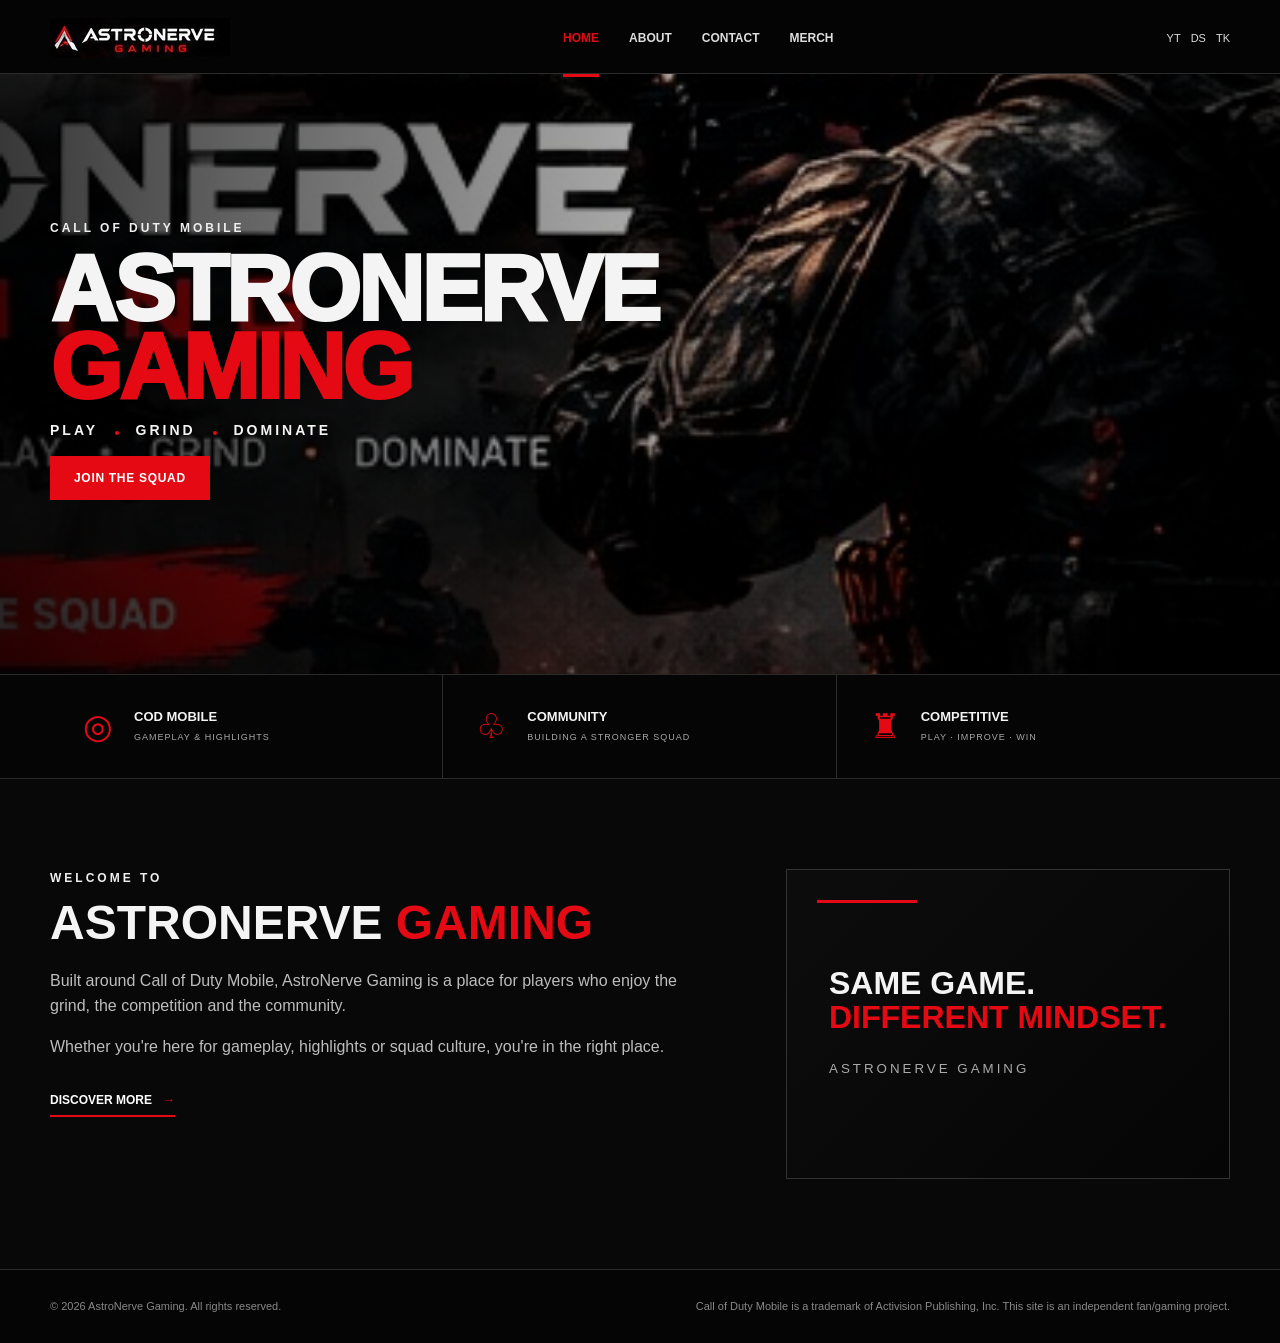
==== index.html @ e809cbe3 "Webfiles HTML, CSS, Javascript" ====
<!DOCTYPE html>
<html lang="en">
<head>
  <meta charset="UTF-8" />
  <meta name="viewport" content="width=device-width, initial-scale=1.0" />
  <meta name="description" content="AstroNerve Gaming — Call of Duty Mobile gaming, community and merch." />
  <title>AstroNerve Gaming | Home</title>
  <link rel="stylesheet" href="css/style.css" />
</head>
<body>
  <div id="site-header"></div>
  <main>
    <section class="hero hero-home">
      <div class="hero-bg"></div>
      <div class="hero-overlay"></div>
      <div class="hero-content container">
        <p class="eyebrow">CALL OF DUTY MOBILE</p>
        <h1>ASTRONERVE<br><span>GAMING</span></h1>
        <p class="hero-tagline">PLAY <i></i> GRIND <i></i> DOMINATE</p>
        <a class="btn btn-red" href="contact.html">JOIN THE SQUAD</a>
      </div>
    </section>

    <section class="feature-strip">
      <div class="container feature-grid">
        <article><div class="feature-icon">◎</div><div><h3>COD MOBILE</h3><p>GAMEPLAY &amp; HIGHLIGHTS</p></div></article>
        <article><div class="feature-icon">♧</div><div><h3>COMMUNITY</h3><p>BUILDING A STRONGER SQUAD</p></div></article>
        <article><div class="feature-icon">♜</div><div><h3>COMPETITIVE</h3><p>PLAY · IMPROVE · WIN</p></div></article>
      </div>
    </section>

    <section class="intro-section container">
      <div>
        <p class="section-kicker">WELCOME TO</p>
        <h2>ASTRONERVE <span>GAMING</span></h2>
        <p>Built around Call of Duty Mobile, AstroNerve Gaming is a place for players who enjoy the grind, the competition and the community.</p>
        <p>Whether you're here for gameplay, highlights or squad culture, you're in the right place.</p>
        <a class="text-link" href="about.html">DISCOVER MORE <span>→</span></a>
      </div>
      <div class="intro-card">
        <div class="card-line"></div>
        <strong>SAME GAME.<br><span>DIFFERENT MINDSET.</span></strong>
        <small>ASTRONERVE GAMING</small>
      </div>
    </section>
  </main>
  <div id="site-footer"></div>
  <script src="js/site.js"></script>
</body>
</html>
---- css/style.css ----
:root{--black:#080808;--black2:#101010;--white:#f4f4f4;--grey:#a8a8a8;--line:#303030;--red:#e50914;--red2:#ff2028;--max:1180px}*{box-sizing:border-box}html{scroll-behavior:smooth}body{margin:0;background:var(--black);color:var(--white);font-family:Arial,Helvetica,sans-serif;line-height:1.55}a{color:inherit;text-decoration:none}button,input,textarea{font:inherit}.container{width:min(var(--max),calc(100% - 48px));margin:auto}.site-header{height:74px;background:rgba(5,5,5,.96);border-bottom:1px solid #2b2b2b;display:flex;align-items:center;position:sticky;top:0;z-index:20}.header-inner{width:min(var(--max),calc(100% - 48px));margin:auto;display:flex;align-items:center;justify-content:space-between;gap:30px}.brand{display:flex;align-items:center}.brand-logo{width:180px;height:40px;object-fit:contain;display:block}.nav{display:flex;align-items:center;gap:30px;font-size:12px;font-weight:800}.nav a{position:relative;padding:29px 0;color:#ddd}.nav a:hover,.nav a.active{color:var(--red)}.nav a.active:after{content:'';position:absolute;height:3px;background:var(--red);left:0;right:0;bottom:0}.social-mini{display:flex;gap:10px;font-size:11px;color:#ddd}.hero{min-height:600px;position:relative;overflow:hidden}.hero-bg,.banner-bg{position:absolute;inset:0;background-size:cover;background-position:center}.hero-home .hero-bg{background-image:url('../assets/images/home-bg.jpg');background-position:center right}.hero-overlay,.banner-overlay{position:absolute;inset:0;background:linear-gradient(90deg,rgba(0,0,0,.78),rgba(0,0,0,.2) 65%,rgba(0,0,0,.7)),linear-gradient(0deg,rgba(0,0,0,.35),transparent 45%)}.hero-content{position:relative;z-index:2;padding-top:145px}.eyebrow,.section-kicker{font-size:12px;letter-spacing:3px;font-weight:900;margin:0 0 12px;color:#eee}.hero h1{font-size:clamp(46px,8vw,92px);line-height:.85;letter-spacing:-3px;margin:0;font-weight:1000}.hero h1 span,h2 span,.contact-side h2 span{color:var(--red)}.hero-tagline{font-weight:800;letter-spacing:3px;font-size:14px}.hero-tagline i{display:inline-block;width:4px;height:4px;background:var(--red);margin:0 10px;border-radius:50%}.btn{border:0;padding:13px 24px;display:inline-flex;align-items:center;justify-content:center;font-weight:900;font-size:12px;letter-spacing:.7px;cursor:pointer;transition:.2s}.btn-red{background:var(--red);color:#fff}.btn-red:hover{background:var(--red2);transform:translateY(-1px)}.feature-strip{background:#050505;border-top:1px solid #2a2a2a;border-bottom:1px solid #2a2a2a}.feature-grid{display:grid;grid-template-columns:repeat(3,1fr)}.feature-grid article{display:flex;align-items:center;gap:16px;padding:25px 28px;border-right:1px solid #2c2c2c}.feature-grid article:last-child{border-right:0}.feature-icon{font-size:34px;color:var(--red);width:40px;text-align:center}.feature-grid h3{font-size:13px;margin:0}.feature-grid p{font-size:9px;letter-spacing:1px;color:var(--grey);margin:4px 0 0}.intro-section{display:grid;grid-template-columns:1.2fr .8fr;gap:70px;padding-top:90px;padding-bottom:90px}.intro-section h2,.about-main h2,.contact-main h2{font-size:clamp(30px,4vw,48px);line-height:1;margin:0 0 22px}.intro-section p:not(.section-kicker),.about-main p,.contact-main p{color:#bdbdbd;max-width:650px}.intro-card{min-height:310px;background:#050505;border:1px solid #333;position:relative;padding:65px 42px;display:flex;flex-direction:column;justify-content:center;background-image:linear-gradient(135deg,rgba(255,255,255,.03),transparent)}.card-line{position:absolute;top:30px;left:30px;width:100px;height:3px;background:var(--red)}.intro-card strong{font-size:32px;line-height:1.05}.intro-card strong span{color:var(--red)}.intro-card small{margin-top:25px;letter-spacing:3px;color:#aaa}.text-link{display:inline-block;margin-top:15px;color:#fff;font-size:12px;font-weight:900;border-bottom:2px solid var(--red);padding-bottom:6px}.text-link span{color:var(--red);margin-left:8px}.page-banner{height:300px;position:relative;overflow:hidden}.banner-about .banner-bg{background-image:url('../assets/images/about-bg.jpg');background-position:center}.banner-contact .banner-bg{background-image:url('../assets/images/contact-bg.jpg');background-position:center}.banner-merch .banner-bg{background-image:url('../assets/images/merch-bg.jpg');background-position:center}.banner-content{position:relative;z-index:2;padding-top:105px}.banner-content h1{font-size:64px;line-height:1;margin:0;letter-spacing:-2px}.split-layout{display:grid;grid-template-columns:1.2fr .8fr;gap:70px;padding-top:80px;padding-bottom:90px}.value-grid{display:grid;grid-template-columns:repeat(3,1fr);gap:20px;margin-top:45px}.value-grid div{border-top:2px solid var(--red);padding-top:15px}.value-grid b{color:var(--red);font-size:12px}.value-grid h3{font-size:13px;margin:10px 0 4px}.value-grid p{font-size:12px;margin:0}.about-card img{width:100%;display:block;border:1px solid #333}.contact-main{display:grid;grid-template-columns:1fr 1fr;gap:70px;padding-top:80px;padding-bottom:90px}.contact-form-wrap h2{margin-bottom:10px}.contact-form-wrap form{margin-top:28px}.contact-form-wrap label{display:block;font-size:11px;font-weight:800;letter-spacing:.5px;margin-bottom:14px}.contact-form-wrap input,.contact-form-wrap textarea{width:100%;margin-top:7px;background:#0e0e0e;border:1px solid #3a3a3a;color:#fff;padding:13px 14px;outline:0}.contact-form-wrap input:focus,.contact-form-wrap textarea:focus{border-color:var(--red)}.contact-form-wrap textarea{resize:vertical}.form-status{font-size:12px!important;color:#8ee08e!important}.contact-side{border-left:1px solid #333;padding-left:50px;min-height:430px}.social-row{display:flex;gap:10px;margin:25px 0 55px}.social-row a{width:42px;height:42px;border:1px solid #555;display:grid;place-items:center;font-size:11px;font-weight:900}.social-row a:hover{background:var(--red);border-color:var(--red)}.cod-lockup{font-size:30px;font-weight:900;line-height:.85}.cod-lockup strong{font-size:48px}.cod-lockup small{display:block;font-size:10px;letter-spacing:2px;color:#aaa;margin-top:15px}.merch-main{padding-top:55px;padding-bottom:80px}.product-grid{display:grid;grid-template-columns:repeat(4,1fr);gap:16px}.product-card{background:#0e0e0e;border:1px solid #303030}.product-card img{width:100%;aspect-ratio:1/1;object-fit:cover;display:block}.product-info{padding:14px}.product-info h3{font-size:12px;margin:0 0 3px}.product-info strong{display:block;font-size:17px;margin-bottom:13px}.product-info .btn{width:100%;font-size:10px;padding:11px 8px}.merch-footer{margin-top:20px;border:1px solid #2e2e2e;background:linear-gradient(90deg,#080808,#1b0808,#080808);min-height:62px;display:flex;align-items:center;justify-content:space-between;padding:0 28px;letter-spacing:3px;font-size:12px}.merch-footer strong{color:var(--red)}.site-footer{background:#050505;border-top:1px solid #2c2c2c;padding:28px 0;color:#888;font-size:11px}.footer-inner{display:flex;justify-content:space-between;gap:20px}.cart-count{color:var(--red);font-weight:900}.mobile-toggle{display:none;background:none;border:0;color:#fff;font-size:25px}@media(max-width:850px){.nav{display:none}.mobile-toggle{display:block}.site-header.open .nav{display:flex;position:absolute;top:74px;left:0;right:0;background:#080808;border-bottom:1px solid #333;flex-direction:column;gap:0;padding:10px 24px}.site-header.open .nav a{padding:14px 0;width:100%}.site-header.open .nav a.active:after{bottom:6px}.social-mini{display:none}.feature-grid,.intro-section,.split-layout,.contact-main{grid-template-columns:1fr}.feature-grid article{border-right:0;border-bottom:1px solid #2c2c2c}.feature-grid article:last-child{border-bottom:0}.intro-card{min-height:260px}.value-grid{grid-template-columns:1fr}.contact-side{border-left:0;border-top:1px solid #333;padding-left:0;padding-top:40px}.product-grid{grid-template-columns:repeat(2,1fr)}.merch-footer{flex-direction:column;gap:8px;justify-content:center;padding:18px}.hero{min-height:530px}.hero-content{padding-top:130px}}@media(max-width:520px){.container,.header-inner{width:min(100% - 30px,1180px)}.brand-name{font-size:16px}.product-grid{grid-template-columns:1fr}.banner-content h1{font-size:48px}.footer-inner{flex-direction:column}.intro-section,.split-layout,.contact-main{gap:40px}}
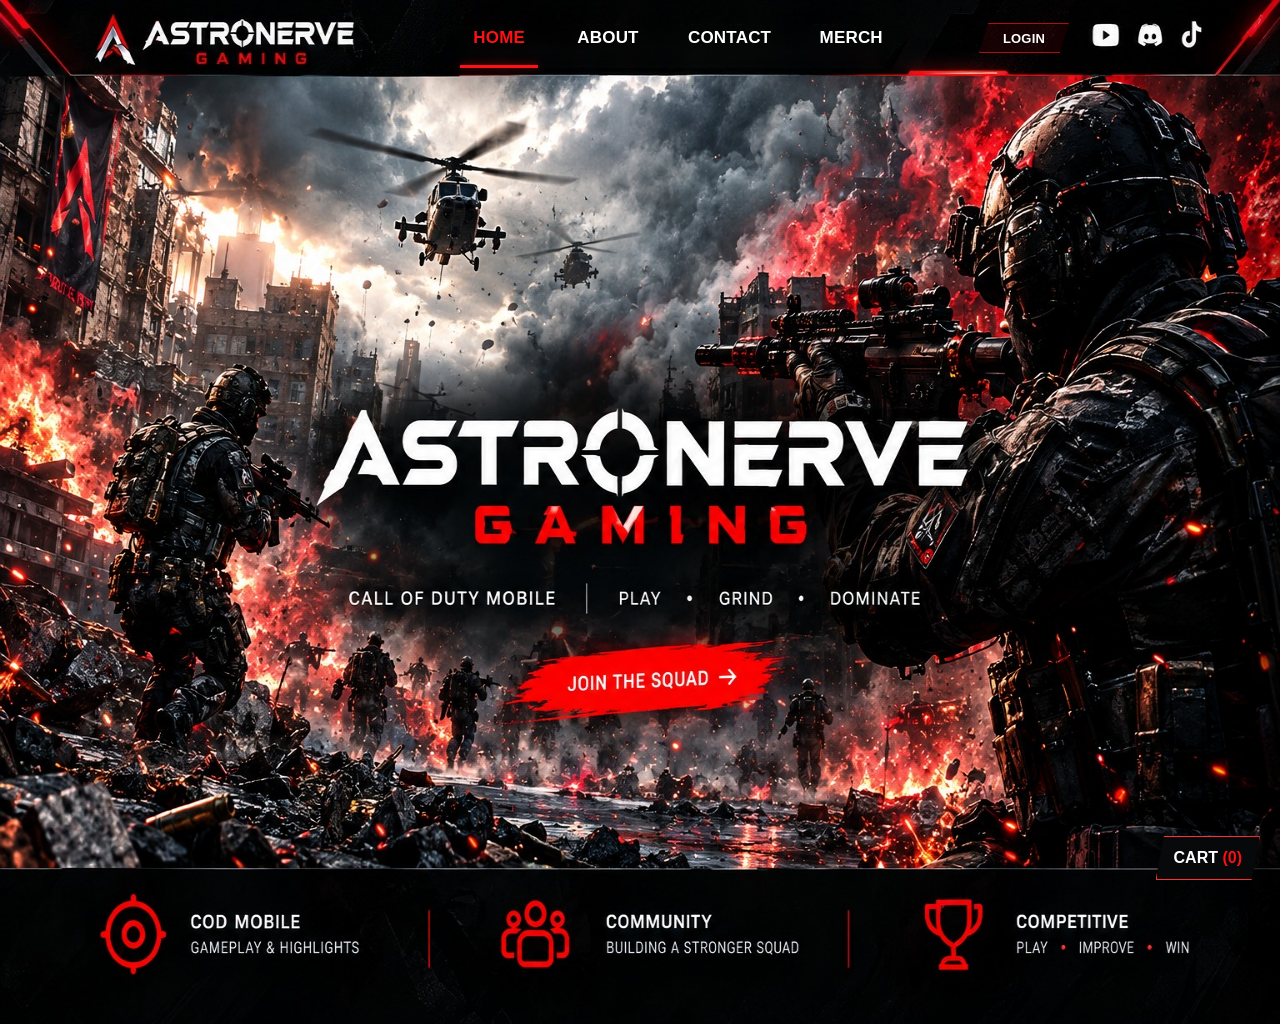
==== commit eac91039: "Updates" ====
--- a/index.html
+++ b/index.html
@@ -1,50 +1 @@
-<!DOCTYPE html>
-<html lang="en">
-<head>
-  <meta charset="UTF-8" />
-  <meta name="viewport" content="width=device-width, initial-scale=1.0" />
-  <meta name="description" content="AstroNerve Gaming — Call of Duty Mobile gaming, community and merch." />
-  <title>AstroNerve Gaming | Home</title>
-  <link rel="stylesheet" href="css/style.css" />
-</head>
-<body>
-  <div id="site-header"></div>
-  <main>
-    <section class="hero hero-home">
-      <div class="hero-bg"></div>
-      <div class="hero-overlay"></div>
-      <div class="hero-content container">
-        <p class="eyebrow">CALL OF DUTY MOBILE</p>
-        <h1>ASTRONERVE<br><span>GAMING</span></h1>
-        <p class="hero-tagline">PLAY <i></i> GRIND <i></i> DOMINATE</p>
-        <a class="btn btn-red" href="contact.html">JOIN THE SQUAD</a>
-      </div>
-    </section>
-
-    <section class="feature-strip">
-      <div class="container feature-grid">
-        <article><div class="feature-icon">◎</div><div><h3>COD MOBILE</h3><p>GAMEPLAY &amp; HIGHLIGHTS</p></div></article>
-        <article><div class="feature-icon">♧</div><div><h3>COMMUNITY</h3><p>BUILDING A STRONGER SQUAD</p></div></article>
-        <article><div class="feature-icon">♜</div><div><h3>COMPETITIVE</h3><p>PLAY · IMPROVE · WIN</p></div></article>
-      </div>
-    </section>
-
-    <section class="intro-section container">
-      <div>
-        <p class="section-kicker">WELCOME TO</p>
-        <h2>ASTRONERVE <span>GAMING</span></h2>
-        <p>Built around Call of Duty Mobile, AstroNerve Gaming is a place for players who enjoy the grind, the competition and the community.</p>
-        <p>Whether you're here for gameplay, highlights or squad culture, you're in the right place.</p>
-        <a class="text-link" href="about.html">DISCOVER MORE <span>→</span></a>
-      </div>
-      <div class="intro-card">
-        <div class="card-line"></div>
-        <strong>SAME GAME.<br><span>DIFFERENT MINDSET.</span></strong>
-        <small>ASTRONERVE GAMING</small>
-      </div>
-    </section>
-  </main>
-  <div id="site-footer"></div>
-  <script src="js/site.js"></script>
-</body>
-</html>
+<!doctype html><html lang="en"><head><meta charset="utf-8"><meta name="viewport" content="width=device-width,initial-scale=1"><title>AstroNerve Gaming | Home</title><link rel="stylesheet" href="styles.css"></head><body><main class="page"><header class="nav" style="background-image:url('assets/home_nav.jpg')"><a class="link home" href="index.html">HOME</a><a class="link about" href="about.html">ABOUT</a><a class="link contact" href="contact.html">CONTACT</a><a class="link merch" href="merch.html">MERCH</a><a class="link login" href="login.html">LOGIN</a><a class="social youtube" href="#" aria-label="YouTube"></a><a class="social discord" href="#" aria-label="Discord"></a><a class="social tiktok" href="#" aria-label="TikTok"></a></header><section class="section-bg home-hero"><a class="hotspot home-join" href="login.html" aria-label="Join the squad"></a></section><section class="section-bg home-features"></section></main><script src="app.js"></script></body></html>
--- a/styles.css
+++ b/styles.css
@@ -0,0 +1,20 @@
+@font-face{font-family:Orbitronish;src:local('Arial Narrow'),local('Arial');font-style:normal;font-weight:400}
+:root{--red:#ff1017;--red2:#d90008;--black:#050607;--panel:#0b0d0f;--white:#f7f7f7;--muted:#b7b7b7}
+*{box-sizing:border-box}html,body{margin:0;background:#050607;color:#fff;font-family:Arial,Helvetica,sans-serif}body{overflow-x:hidden}a{color:inherit;text-decoration:none}button,input,textarea{font:inherit}.page{min-height:100vh;background:#050607}.nav{height:76px;background-size:100% 100%;background-position:center;background-repeat:no-repeat;position:relative;z-index:10}.nav .link{position:absolute;top:0;height:76px;display:flex;align-items:center;justify-content:center;font-weight:700;font-size:17px;letter-spacing:.2px;color:#fff}.nav .link:hover{color:var(--red)}.nav .link.active{color:var(--red)}.nav .link.active:after{content:"";position:absolute;left:12%;right:12%;bottom:8px;height:3px;background:var(--red);box-shadow:0 0 8px rgba(255,16,23,.55)}.nav .home{left:35%;width:8%}.nav .about{left:43%;width:9%}.nav .contact{left:52%;width:10%}.nav .merch{left:62%;width:9%}.nav .login{right:16.5%;width:7%;font-size:13px;color:#fff;border:1px solid rgba(255,20,25,.65);height:30px;top:23px;clip-path:polygon(10% 0,100% 0,90% 100%,0 100%);background:rgba(255,10,18,.08)}.nav .social{position:absolute;top:0;height:76px;width:4%;display:block}.nav .youtube{right:11.7%}.nav .discord{right:7.9%}.nav .tiktok{right:4.4%}
+.section-bg{position:relative;background-repeat:no-repeat;background-size:100% 100%;background-position:center}.home-hero{height:794px;background-image:url('assets/home_hero.jpg')}.home-features{height:154px;background-image:url('assets/home_features.jpg')}.about-hero{height:391px;background-image:url('assets/about_hero.jpg')}.about-body{height:546px;background-image:url('assets/about_body.jpg')}.contact-hero{height:380px;background-image:url('assets/contact_hero.jpg')}.contact-body{height:561px;background-image:url('assets/contact_body.jpg')}.merch-hero{height:367px;background-image:url('assets/merch_hero.jpg')}.merch-products{height:448px;background-image:url('assets/merch_products.jpg');position:relative}.merch-footer{height:133px;background-image:url('assets/merch_footer.jpg')}
+.hotspot{position:absolute;cursor:pointer;background:transparent;border:0}.home-join{left:40%;top:72%;width:22%;height:12%}.about-navfix,.contact-navfix,.merch-navfix{display:none}
+/* transparent interactive areas that preserve the supplied artwork */
+.about-body .welcome-link{left:5%;top:10%;width:43%;height:60%}.contact-body .send-area{left:6.5%;top:24%;width:33%;height:55%;background:transparent}.contact-body .send-button{left:6.5%;top:71%;width:33%;height:9%}.contact-body .wa{left:45%;top:35%;width:15%;height:13%}.contact-body .social-y{left:46%;top:63%;width:6%;height:8%}.contact-body .social-d{left:51%;top:63%;width:6%;height:8%}.contact-body .social-t{left:56%;top:63%;width:6%;height:8%}.contact-body .social-x{left:61%;top:63%;width:6%;height:8%}
+.merch-card{position:absolute;top:31px;height:381px;width:21.8%;background-repeat:no-repeat;background-size:100% 100%;border:0;cursor:pointer}.merch-card button{position:absolute;left:6%;right:6%;bottom:12px;height:40px;border:0;background:transparent;color:transparent;cursor:pointer}.hoodie{left:4.3%;background-image:url('assets/merch_card_hoodie.jpg')}.tshirt{left:28%;background-image:url('assets/merch_card_tshirt.jpg')}.cap{left:51.3%;background-image:url('assets/merch_card_cap.jpg')}.mug{left:74%;background-image:url('assets/merch_card_mug.jpg')}
+.cart-fab{position:fixed;right:20px;bottom:20px;z-index:50;border:1px solid #ff3035;background:#08090a;color:#fff;padding:12px 17px;clip-path:polygon(8% 0,100% 0,92% 100%,0 100%);font-weight:800;cursor:pointer;box-shadow:0 0 20px rgba(255,0,0,.25)}.cart-fab span{color:var(--red)}
+.drawer{position:fixed;z-index:100;right:-430px;top:0;width:400px;max-width:92vw;height:100vh;background:#090a0c;border-left:2px solid var(--red);box-shadow:-20px 0 60px rgba(0,0,0,.7);transition:right .28s ease;padding:24px;display:flex;flex-direction:column}.drawer.open{right:0}.drawer h2{margin:0 0 15px;font-size:28px}.drawer .close{position:absolute;right:18px;top:14px;background:none;border:0;color:#fff;font-size:28px;cursor:pointer}.cart-items{flex:1;overflow:auto}.cart-item{display:grid;grid-template-columns:62px 1fr auto;gap:12px;padding:12px 0;border-bottom:1px solid #292c30;align-items:center}.cart-item img{width:62px;height:62px;object-fit:cover}.cart-item small{color:#aaa}.qty{display:flex;gap:7px;align-items:center}.qty button{background:#191b1e;border:1px solid #444;color:#fff;width:24px;height:24px;cursor:pointer}.remove{color:#ff3138;background:none;border:0;cursor:pointer}.cart-total{padding:16px 0;border-top:1px solid #333;font-size:20px;font-weight:800}.checkout{height:45px;border:0;background:var(--red);color:#fff;font-weight:900;cursor:pointer}.empty{color:#999;padding:40px 0;text-align:center}
+/* Login */.login-page{min-height:100vh;background:#050607 url('assets/home_hero.jpg') center/cover fixed;position:relative}.login-page:before{content:"";position:absolute;inset:0;background:rgba(0,0,0,.72)}.login-card{position:relative;z-index:2;width:420px;max-width:92vw;margin:0 auto;padding:42px 38px;background:rgba(7,8,10,.94);border:1px solid #4b4e52;box-shadow:0 0 45px rgba(255,0,0,.2);clip-path:polygon(0 0,96% 0,100% 5%,100% 100%,4% 100%,0 95%)}.login-wrap{min-height:100vh;display:grid;place-items:center;padding:90px 20px}.login-logo{width:260px;display:block;margin:0 auto 24px}.login-card h1{font-size:30px;margin:0 0 8px;text-align:center}.login-card p{color:#bbb;text-align:center}.field{margin:17px 0}.field label{display:block;font-size:12px;text-transform:uppercase;letter-spacing:1.5px;margin-bottom:7px}.field input{width:100%;height:46px;background:#111316;border:1px solid #555;color:#fff;padding:0 14px;outline:none}.field input:focus{border-color:var(--red)}.primary{width:100%;height:46px;background:var(--red);border:0;color:#fff;font-weight:900;cursor:pointer}.google{width:100%;height:46px;background:#fff;color:#111;border:0;margin-top:10px;font-weight:800;cursor:pointer}.back{display:block;text-align:center;margin-top:20px;color:#aaa}.back:hover{color:#fff}.status{min-height:22px;text-align:center;color:#ff555a;margin-top:12px;font-size:13px}
+/* Contact functional overlay */
+.input-wrap{position:relative;display:flex;align-items:center}
+.input-wrap>img{position:absolute;left:22px;width:25px;height:25px;z-index:2;pointer-events:none}
+.input-wrap input,.input-wrap textarea{padding-left:62px!important}
+.message-wrap{align-items:flex-start}
+.message-wrap>img{top:18px}
+.contact-form{position:absolute;left:6.5%;top:25%;width:33%;height:54%;z-index:3;display:flex;flex-direction:column;gap:8px}.contact-form input,.contact-form textarea{background:rgba(10,12,14,.25);border:1px solid rgba(255,255,255,.25);color:#fff;padding:12px 16px;border-radius:6px;outline:none}.contact-form input{height:56px}.contact-form textarea{height:108px;resize:none}.contact-form input:focus,.contact-form textarea:focus{border-color:var(--red)}.contact-form button{height:43px;background:var(--red);border:0;color:#fff;font-weight:900;cursor:pointer;border-radius:6px;display:flex;align-items:center;justify-content:center;gap:10px}.contact-form button img{width:22px;height:22px}.contact-form .form-status{font-size:12px;color:#9f9f9f}
+@media(max-width:900px){.nav{height:64px}.nav .link{height:64px;font-size:12px}.nav .home{left:31%;width:11%}.nav .about{left:42%;width:12%}.nav .contact{left:54%;width:13%}.nav .merch{left:67%;width:12%}.nav .login{right:1%;width:8%;top:18px;font-size:10px;height:28px}.nav .youtube,.nav .discord,.nav .tiktok{display:none}.home-hero{height:560px}.home-features{height:100px}.about-hero{height:290px}.about-body{height:410px}.contact-hero{height:290px}.contact-body{height:520px}.merch-hero{height:275px}.merch-products{height:1150px;background-image:none;background:#08090b}.merch-card{width:44%;height:360px}.hoodie{left:4%;top:22px}.tshirt{left:52%;top:22px}.cap{left:4%;top:405px}.mug{left:52%;top:405px}.merch-footer{height:90px}.contact-form{left:6%;width:42%;top:24%}.login-card{padding:30px 24px}}
+@media(max-width:600px){.nav{background-size:auto 100%;background-position:left top}.nav .link{font-size:10px}.nav .home{left:30%;width:14%}.nav .about{left:44%;width:14%}.nav .contact{left:58%;width:14%}.nav .merch{left:72%;width:14%}.nav .login{display:none}.home-hero{height:430px;background-size:auto 100%;background-position:center}.home-features{height:110px;background-size:auto 100%;background-position:center}.about-hero,.contact-hero,.merch-hero{background-size:auto 100%;background-position:center}.about-body{height:520px;background-size:auto 100%;background-position:center}.contact-body{height:600px;background-size:auto 100%;background-position:center}.contact-form{left:8%;width:43%;top:24%;gap:5px}.contact-form input{height:45px;padding:8px}.contact-form textarea{height:90px}.contact-form button{height:38px;font-size:11px}.cart-fab{right:10px;bottom:10px;padding:10px 12px}.drawer{width:360px}.merch-card{width:44%;height:330px}.merch-products{height:1070px}.hoodie{top:18px}.tshirt{top:18px}.cap{top:365px}.mug{top:365px}}
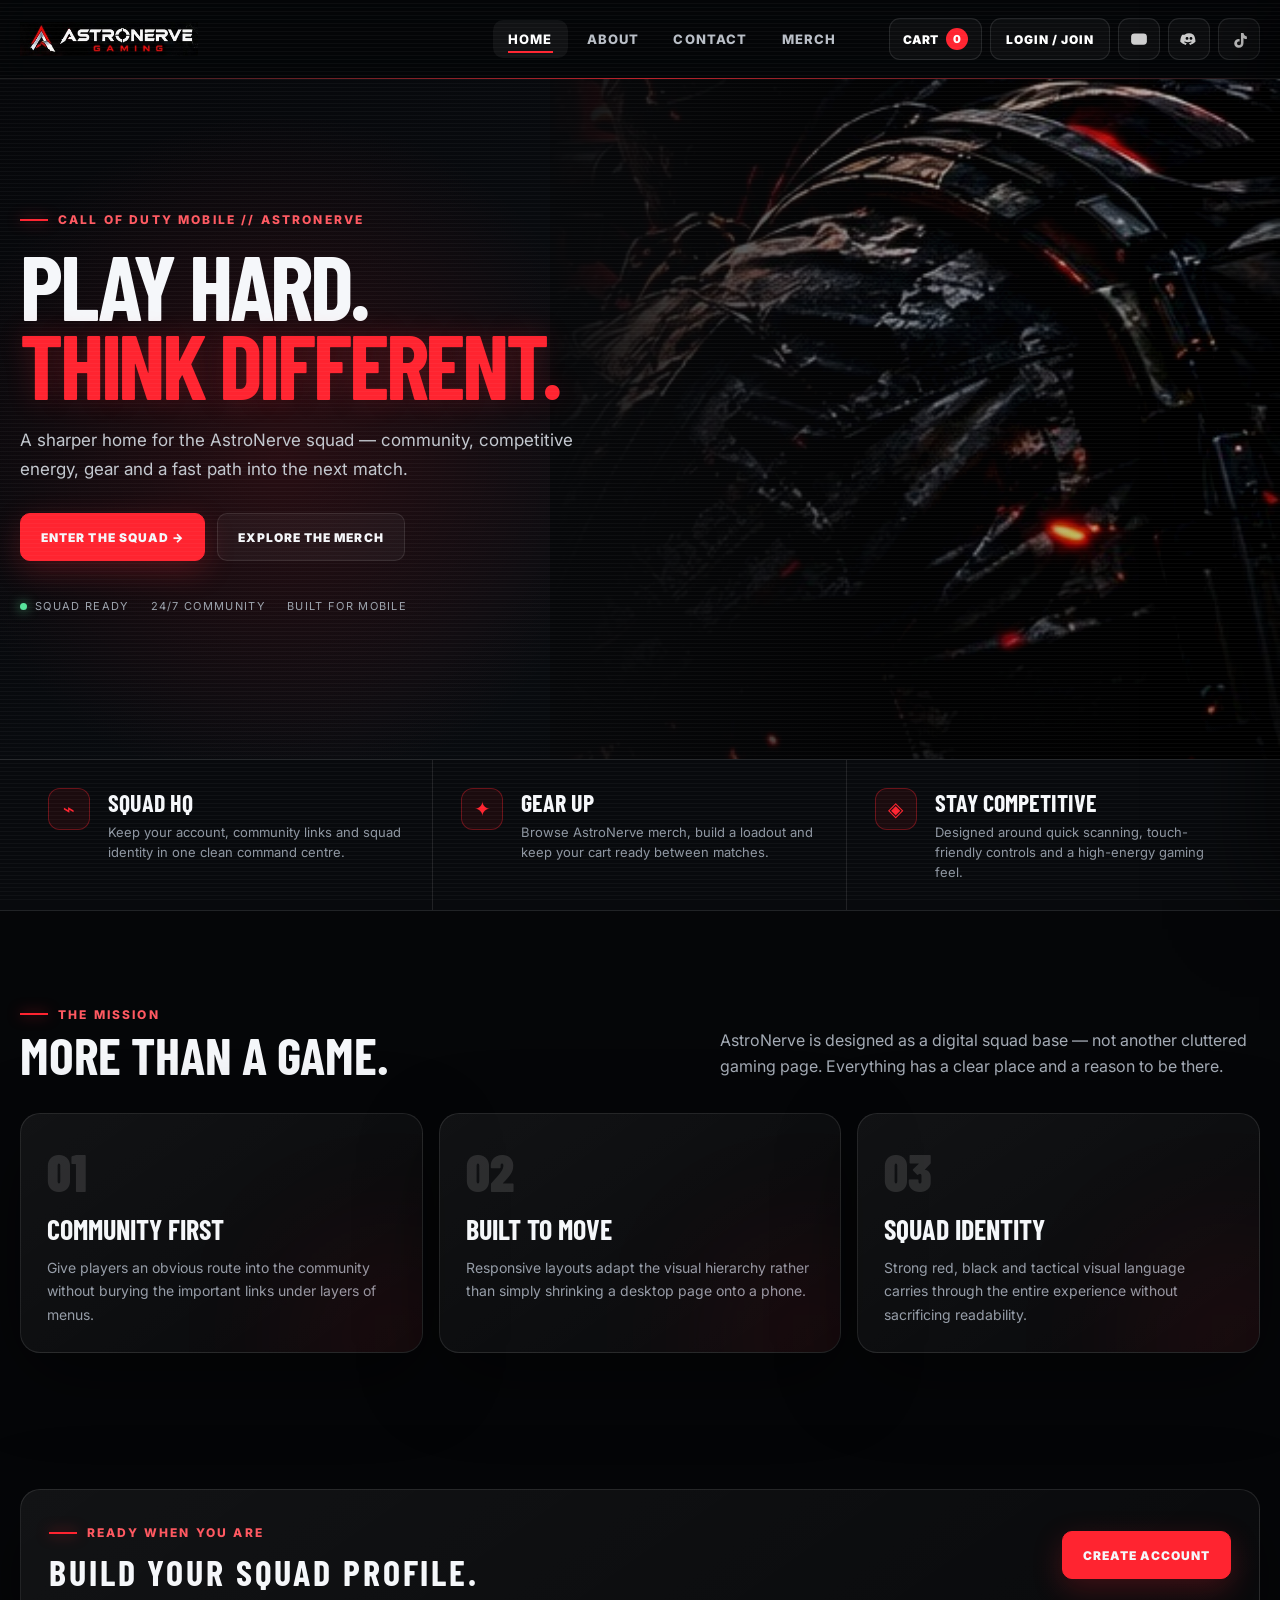
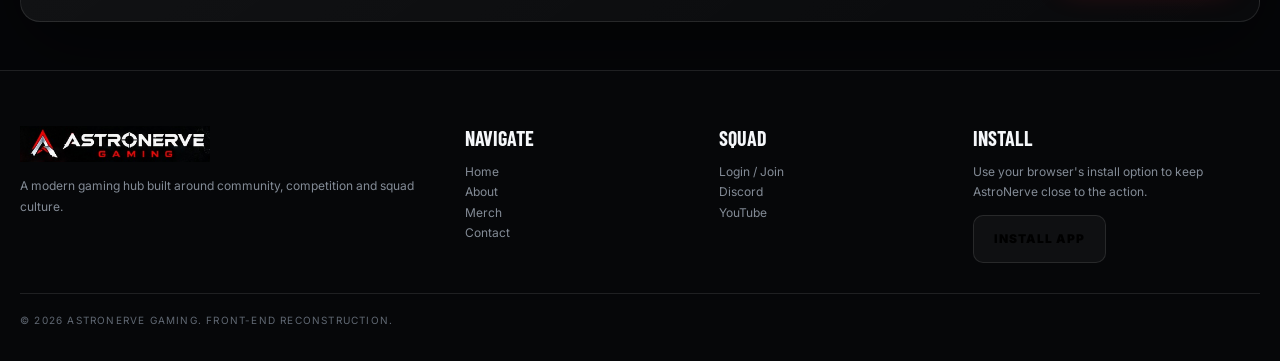
==== commit 1b9b1fc1: "Final Demo Blog" ====
--- a/index.html
+++ b/index.html
@@ -1 +1,11 @@
-<!doctype html><html lang="en"><head><meta charset="utf-8"><meta name="viewport" content="width=device-width,initial-scale=1"><title>AstroNerve Gaming | Home</title><link rel="stylesheet" href="styles.css"></head><body><main class="page"><header class="nav" style="background-image:url('assets/home_nav.jpg')"><a class="link home" href="index.html">HOME</a><a class="link about" href="about.html">ABOUT</a><a class="link contact" href="contact.html">CONTACT</a><a class="link merch" href="merch.html">MERCH</a><a class="link login" href="login.html">LOGIN</a><a class="social youtube" href="#" aria-label="YouTube"></a><a class="social discord" href="#" aria-label="Discord"></a><a class="social tiktok" href="#" aria-label="TikTok"></a></header><section class="section-bg home-hero"><a class="hotspot home-join" href="login.html" aria-label="Join the squad"></a></section><section class="section-bg home-features"></section></main><script src="app.js"></script></body></html>
+<!doctype html><html lang="en"><head><meta charset="utf-8"><meta name="viewport" content="width=device-width,initial-scale=1,viewport-fit=cover"><meta name="theme-color" content="#ff2430"><meta name="description" content="AstroNerve Gaming — the squad command hub for players who play hard and think different."><link rel="manifest" href="manifest.webmanifest"><link rel="stylesheet" href="styles.css"><title>AstroNerve Gaming | Squad Command</title></head><body data-page="home">
+<header class="site-header"><div class="header-inner"><a class="brand" href="index.html"><img src="assets/logo.jpg" alt="AstroNerve Gaming"></a><nav class="main-nav"><a data-nav="home" href="index.html">Home</a><a data-nav="about" href="about.html">About</a><a data-nav="contact" href="contact.html">Contact</a><a data-nav="merch" href="merch.html">Merch</a></nav><div class="header-actions"><a class="account-btn" href="login.html">Login / Join</a><button class="icon-btn install-btn" data-install title="Install AstroNerve">↓</button><a class="icon-btn" data-social="youtube" href="#" aria-label="YouTube"><img src="icons/youtube.svg" alt=""></a><a class="icon-btn" data-social="discord" href="#" aria-label="Discord"><img src="icons/discord.svg" alt=""></a><a class="icon-btn" data-social="tiktok" href="#" aria-label="TikTok"><img src="icons/tiktok.svg" alt=""></a><button class="menu-btn" data-menu aria-label="Open menu">☰</button></div></div><nav class="mobile-nav"><a data-nav="home" href="index.html">Home</a><a data-nav="about" href="about.html">About</a><a data-nav="contact" href="contact.html">Contact</a><a data-nav="merch" href="merch.html">Merch</a><a href="login.html">Login / Join</a></nav></header>
+<main>
+<section class="hero"><div class="hero-media"><img src="assets/hero-home.jpg" alt="CODM-inspired battlefield artwork"></div><div class="container"><div class="hero-copy reveal"><span class="kicker">Call of Duty Mobile // AstroNerve</span><h1>Play hard.<span>Think different.</span></h1><p>A sharper home for the AstroNerve squad — community, competitive energy, gear and a fast path into the next match.</p><div class="hero-actions"><a class="btn btn-primary" href="login.html">Enter the squad →</a><a class="btn btn-ghost" href="merch.html">Explore the merch</a></div><div class="hero-meta"><div><i class="dot"></i> Squad ready</div><div>24/7 community</div><div>Built for mobile</div></div></div></div></section>
+<section class="command-strip"><div class="container command-grid"><article class="command-card reveal"><div class="command-icon">⌁</div><div><h3>Squad HQ</h3><p>Keep your account, community links and squad identity in one clean command centre.</p></div></article><article class="command-card reveal"><div class="command-icon">✦</div><div><h3>Gear up</h3><p>Browse AstroNerve merch, build a loadout and keep your cart ready between matches.</p></div></article><article class="command-card reveal"><div class="command-icon">◈</div><div><h3>Stay competitive</h3><p>Designed around quick scanning, touch-friendly controls and a high-energy gaming feel.</p></div></article></div></section>
+<section class="section"><div class="container"><div class="section-head reveal"><div><span class="kicker">The mission</span><h2>More than a game.</h2></div><p>AstroNerve is designed as a digital squad base — not another cluttered gaming page. Everything has a clear place and a reason to be there.</p></div><div class="feature-grid"><article class="feature-card glass reveal"><div class="feature-num">01</div><h3>Community first</h3><p>Give players an obvious route into the community without burying the important links under layers of menus.</p></article><article class="feature-card glass reveal"><div class="feature-num">02</div><h3>Built to move</h3><p>Responsive layouts adapt the visual hierarchy rather than simply shrinking a desktop page onto a phone.</p></article><article class="feature-card glass reveal"><div class="feature-num">03</div><h3>Squad identity</h3><p>Strong red, black and tactical visual language carries through the entire experience without sacrificing readability.</p></article></div></div></section>
+<section class="section-tight"><div class="container glass" style="padding:28px;display:flex;align-items:center;justify-content:space-between;gap:20px;flex-wrap:wrap"><div><span class="kicker">Ready when you are</span><h2 class="mono" style="font-size:36px;margin:10px 0 0">Build your squad profile.</h2></div><a class="btn btn-primary" href="login.html">Create account</a></div></section>
+</main>
+<footer class="footer"><div class="container footer-grid"><div class="footer-brand"><img src="assets/logo.jpg" alt="AstroNerve Gaming"><p>A modern gaming hub built around community, competition and squad culture.</p></div><div><h3>Navigate</h3><p><a href="index.html">Home</a><br><a href="about.html">About</a><br><a href="merch.html">Merch</a><br><a href="contact.html">Contact</a></p></div><div><h3>Squad</h3><p><a href="login.html">Login / Join</a><br><a data-social="discord" href="#">Discord</a><br><a data-social="youtube" href="#">YouTube</a></p></div><div><h3>Install</h3><p>Use your browser's install option to keep AstroNerve close to the action.</p><button class="btn btn-ghost" data-install>Install app</button></div></div><div class="container copyright">© <span data-year></span> AstroNerve Gaming. Front-end reconstruction.</div></footer>
+<div class="toast"></div>
+<script src="site-config.js"></script><script src="app.js"></script><script>if('serviceWorker' in navigator)navigator.serviceWorker.register('./sw.js').catch(()=>{});</script></body></html>
--- a/styles.css
+++ b/styles.css
@@ -1,20 +1,86 @@
-@font-face{font-family:Orbitronish;src:local('Arial Narrow'),local('Arial');font-style:normal;font-weight:400}
-:root{--red:#ff1017;--red2:#d90008;--black:#050607;--panel:#0b0d0f;--white:#f7f7f7;--muted:#b7b7b7}
-*{box-sizing:border-box}html,body{margin:0;background:#050607;color:#fff;font-family:Arial,Helvetica,sans-serif}body{overflow-x:hidden}a{color:inherit;text-decoration:none}button,input,textarea{font:inherit}.page{min-height:100vh;background:#050607}.nav{height:76px;background-size:100% 100%;background-position:center;background-repeat:no-repeat;position:relative;z-index:10}.nav .link{position:absolute;top:0;height:76px;display:flex;align-items:center;justify-content:center;font-weight:700;font-size:17px;letter-spacing:.2px;color:#fff}.nav .link:hover{color:var(--red)}.nav .link.active{color:var(--red)}.nav .link.active:after{content:"";position:absolute;left:12%;right:12%;bottom:8px;height:3px;background:var(--red);box-shadow:0 0 8px rgba(255,16,23,.55)}.nav .home{left:35%;width:8%}.nav .about{left:43%;width:9%}.nav .contact{left:52%;width:10%}.nav .merch{left:62%;width:9%}.nav .login{right:16.5%;width:7%;font-size:13px;color:#fff;border:1px solid rgba(255,20,25,.65);height:30px;top:23px;clip-path:polygon(10% 0,100% 0,90% 100%,0 100%);background:rgba(255,10,18,.08)}.nav .social{position:absolute;top:0;height:76px;width:4%;display:block}.nav .youtube{right:11.7%}.nav .discord{right:7.9%}.nav .tiktok{right:4.4%}
-.section-bg{position:relative;background-repeat:no-repeat;background-size:100% 100%;background-position:center}.home-hero{height:794px;background-image:url('assets/home_hero.jpg')}.home-features{height:154px;background-image:url('assets/home_features.jpg')}.about-hero{height:391px;background-image:url('assets/about_hero.jpg')}.about-body{height:546px;background-image:url('assets/about_body.jpg')}.contact-hero{height:380px;background-image:url('assets/contact_hero.jpg')}.contact-body{height:561px;background-image:url('assets/contact_body.jpg')}.merch-hero{height:367px;background-image:url('assets/merch_hero.jpg')}.merch-products{height:448px;background-image:url('assets/merch_products.jpg');position:relative}.merch-footer{height:133px;background-image:url('assets/merch_footer.jpg')}
-.hotspot{position:absolute;cursor:pointer;background:transparent;border:0}.home-join{left:40%;top:72%;width:22%;height:12%}.about-navfix,.contact-navfix,.merch-navfix{display:none}
-/* transparent interactive areas that preserve the supplied artwork */
-.about-body .welcome-link{left:5%;top:10%;width:43%;height:60%}.contact-body .send-area{left:6.5%;top:24%;width:33%;height:55%;background:transparent}.contact-body .send-button{left:6.5%;top:71%;width:33%;height:9%}.contact-body .wa{left:45%;top:35%;width:15%;height:13%}.contact-body .social-y{left:46%;top:63%;width:6%;height:8%}.contact-body .social-d{left:51%;top:63%;width:6%;height:8%}.contact-body .social-t{left:56%;top:63%;width:6%;height:8%}.contact-body .social-x{left:61%;top:63%;width:6%;height:8%}
-.merch-card{position:absolute;top:31px;height:381px;width:21.8%;background-repeat:no-repeat;background-size:100% 100%;border:0;cursor:pointer}.merch-card button{position:absolute;left:6%;right:6%;bottom:12px;height:40px;border:0;background:transparent;color:transparent;cursor:pointer}.hoodie{left:4.3%;background-image:url('assets/merch_card_hoodie.jpg')}.tshirt{left:28%;background-image:url('assets/merch_card_tshirt.jpg')}.cap{left:51.3%;background-image:url('assets/merch_card_cap.jpg')}.mug{left:74%;background-image:url('assets/merch_card_mug.jpg')}
-.cart-fab{position:fixed;right:20px;bottom:20px;z-index:50;border:1px solid #ff3035;background:#08090a;color:#fff;padding:12px 17px;clip-path:polygon(8% 0,100% 0,92% 100%,0 100%);font-weight:800;cursor:pointer;box-shadow:0 0 20px rgba(255,0,0,.25)}.cart-fab span{color:var(--red)}
-.drawer{position:fixed;z-index:100;right:-430px;top:0;width:400px;max-width:92vw;height:100vh;background:#090a0c;border-left:2px solid var(--red);box-shadow:-20px 0 60px rgba(0,0,0,.7);transition:right .28s ease;padding:24px;display:flex;flex-direction:column}.drawer.open{right:0}.drawer h2{margin:0 0 15px;font-size:28px}.drawer .close{position:absolute;right:18px;top:14px;background:none;border:0;color:#fff;font-size:28px;cursor:pointer}.cart-items{flex:1;overflow:auto}.cart-item{display:grid;grid-template-columns:62px 1fr auto;gap:12px;padding:12px 0;border-bottom:1px solid #292c30;align-items:center}.cart-item img{width:62px;height:62px;object-fit:cover}.cart-item small{color:#aaa}.qty{display:flex;gap:7px;align-items:center}.qty button{background:#191b1e;border:1px solid #444;color:#fff;width:24px;height:24px;cursor:pointer}.remove{color:#ff3138;background:none;border:0;cursor:pointer}.cart-total{padding:16px 0;border-top:1px solid #333;font-size:20px;font-weight:800}.checkout{height:45px;border:0;background:var(--red);color:#fff;font-weight:900;cursor:pointer}.empty{color:#999;padding:40px 0;text-align:center}
-/* Login */.login-page{min-height:100vh;background:#050607 url('assets/home_hero.jpg') center/cover fixed;position:relative}.login-page:before{content:"";position:absolute;inset:0;background:rgba(0,0,0,.72)}.login-card{position:relative;z-index:2;width:420px;max-width:92vw;margin:0 auto;padding:42px 38px;background:rgba(7,8,10,.94);border:1px solid #4b4e52;box-shadow:0 0 45px rgba(255,0,0,.2);clip-path:polygon(0 0,96% 0,100% 5%,100% 100%,4% 100%,0 95%)}.login-wrap{min-height:100vh;display:grid;place-items:center;padding:90px 20px}.login-logo{width:260px;display:block;margin:0 auto 24px}.login-card h1{font-size:30px;margin:0 0 8px;text-align:center}.login-card p{color:#bbb;text-align:center}.field{margin:17px 0}.field label{display:block;font-size:12px;text-transform:uppercase;letter-spacing:1.5px;margin-bottom:7px}.field input{width:100%;height:46px;background:#111316;border:1px solid #555;color:#fff;padding:0 14px;outline:none}.field input:focus{border-color:var(--red)}.primary{width:100%;height:46px;background:var(--red);border:0;color:#fff;font-weight:900;cursor:pointer}.google{width:100%;height:46px;background:#fff;color:#111;border:0;margin-top:10px;font-weight:800;cursor:pointer}.back{display:block;text-align:center;margin-top:20px;color:#aaa}.back:hover{color:#fff}.status{min-height:22px;text-align:center;color:#ff555a;margin-top:12px;font-size:13px}
-/* Contact functional overlay */
-.input-wrap{position:relative;display:flex;align-items:center}
-.input-wrap>img{position:absolute;left:22px;width:25px;height:25px;z-index:2;pointer-events:none}
-.input-wrap input,.input-wrap textarea{padding-left:62px!important}
-.message-wrap{align-items:flex-start}
-.message-wrap>img{top:18px}
-.contact-form{position:absolute;left:6.5%;top:25%;width:33%;height:54%;z-index:3;display:flex;flex-direction:column;gap:8px}.contact-form input,.contact-form textarea{background:rgba(10,12,14,.25);border:1px solid rgba(255,255,255,.25);color:#fff;padding:12px 16px;border-radius:6px;outline:none}.contact-form input{height:56px}.contact-form textarea{height:108px;resize:none}.contact-form input:focus,.contact-form textarea:focus{border-color:var(--red)}.contact-form button{height:43px;background:var(--red);border:0;color:#fff;font-weight:900;cursor:pointer;border-radius:6px;display:flex;align-items:center;justify-content:center;gap:10px}.contact-form button img{width:22px;height:22px}.contact-form .form-status{font-size:12px;color:#9f9f9f}
-@media(max-width:900px){.nav{height:64px}.nav .link{height:64px;font-size:12px}.nav .home{left:31%;width:11%}.nav .about{left:42%;width:12%}.nav .contact{left:54%;width:13%}.nav .merch{left:67%;width:12%}.nav .login{right:1%;width:8%;top:18px;font-size:10px;height:28px}.nav .youtube,.nav .discord,.nav .tiktok{display:none}.home-hero{height:560px}.home-features{height:100px}.about-hero{height:290px}.about-body{height:410px}.contact-hero{height:290px}.contact-body{height:520px}.merch-hero{height:275px}.merch-products{height:1150px;background-image:none;background:#08090b}.merch-card{width:44%;height:360px}.hoodie{left:4%;top:22px}.tshirt{left:52%;top:22px}.cap{left:4%;top:405px}.mug{left:52%;top:405px}.merch-footer{height:90px}.contact-form{left:6%;width:42%;top:24%}.login-card{padding:30px 24px}}
-@media(max-width:600px){.nav{background-size:auto 100%;background-position:left top}.nav .link{font-size:10px}.nav .home{left:30%;width:14%}.nav .about{left:44%;width:14%}.nav .contact{left:58%;width:14%}.nav .merch{left:72%;width:14%}.nav .login{display:none}.home-hero{height:430px;background-size:auto 100%;background-position:center}.home-features{height:110px;background-size:auto 100%;background-position:center}.about-hero,.contact-hero,.merch-hero{background-size:auto 100%;background-position:center}.about-body{height:520px;background-size:auto 100%;background-position:center}.contact-body{height:600px;background-size:auto 100%;background-position:center}.contact-form{left:8%;width:43%;top:24%;gap:5px}.contact-form input{height:45px;padding:8px}.contact-form textarea{height:90px}.contact-form button{height:38px;font-size:11px}.cart-fab{right:10px;bottom:10px;padding:10px 12px}.drawer{width:360px}.merch-card{width:44%;height:330px}.merch-products{height:1070px}.hoodie{top:18px}.tshirt{top:18px}.cap{top:365px}.mug{top:365px}}
+@import url('https://fonts.googleapis.com/css2?family=Barlow+Condensed:wght@400;500;600;700;800;900&family=Inter:wght@400;500;600;700;800&display=swap');
+
+:root{
+  --bg:#050608; --panel:#0b0e12; --panel-2:#10141a; --line:rgba(255,255,255,.10);
+  --text:#f5f7fa; --muted:#a4abb5; --red:#ff2430; --red-2:#bd0712;
+  --green:#57e39a; --gold:#ffcc55; --shadow:0 24px 80px rgba(0,0,0,.45);
+  --radius:20px; --max:1240px;
+}
+*{box-sizing:border-box}
+html{scroll-behavior:smooth}
+body{margin:0;background:var(--bg);color:var(--text);font-family:Inter,system-ui,sans-serif;overflow-x:hidden}
+body:before{content:"";position:fixed;inset:0;pointer-events:none;z-index:1000;opacity:.035;background:repeating-linear-gradient(0deg,#fff 0,#fff 1px,transparent 1px,transparent 4px)}
+a{color:inherit;text-decoration:none}.no-scroll{overflow:hidden}button,input,textarea,select{font:inherit}button{cursor:pointer}
+img{max-width:100%;display:block}
+.container{width:min(var(--max),calc(100% - 40px));margin:auto}
+.mono{font-family:'Barlow Condensed',sans-serif;letter-spacing:.08em;text-transform:uppercase}
+.kicker{display:inline-flex;align-items:center;gap:10px;color:#ff5961;font-size:12px;font-weight:800;letter-spacing:.18em;text-transform:uppercase}
+.kicker:before{content:"";width:28px;height:2px;background:var(--red);box-shadow:0 0 14px rgba(255,36,48,.7)}
+
+.site-header{position:sticky;top:0;z-index:200;background:rgba(5,6,8,.78);backdrop-filter:blur(18px);border-bottom:1px solid var(--line)}
+.site-header:after{content:"";position:absolute;left:0;right:0;bottom:-1px;height:1px;background:linear-gradient(90deg,transparent,var(--red),transparent);opacity:.7}
+.header-inner{height:78px;width:min(var(--max),calc(100% - 40px));margin:auto;display:flex;align-items:center;gap:28px}
+.brand{display:flex;align-items:center;gap:10px;min-width:190px}
+.brand img{width:178px;height:auto}
+.main-nav{display:flex;align-items:center;gap:4px;margin-left:auto}
+.main-nav a{position:relative;padding:11px 15px;color:#b9bec6;font-size:13px;font-weight:800;letter-spacing:.09em;text-transform:uppercase;border-radius:10px;transition:.2s}
+.main-nav a:hover,.main-nav a.active{color:#fff;background:rgba(255,255,255,.05)}
+.main-nav a.active:after{content:"";position:absolute;left:15px;right:15px;bottom:5px;height:2px;background:var(--red)}
+.header-actions{display:flex;align-items:center;gap:8px;margin-left:10px}
+.icon-btn,.account-btn,.cart-btn,.menu-btn{height:42px;border:1px solid var(--line);background:rgba(255,255,255,.035);color:#fff;border-radius:11px;display:inline-flex;align-items:center;justify-content:center;transition:.2s}
+.icon-btn{width:42px}.icon-btn img{width:18px;height:18px;filter:brightness(0) invert(1);opacity:.8}.icon-btn:hover,.menu-btn:hover{border-color:rgba(255,36,48,.7);background:rgba(255,36,48,.08)}
+.account-btn{padding:0 15px;font-size:12px;font-weight:900;letter-spacing:.08em;text-transform:uppercase}.account-btn:hover{border-color:var(--red);color:#fff}
+.cart-btn{padding:0 13px;gap:8px;font-size:12px;font-weight:900}.cart-count{min-width:22px;height:22px;padding:0 6px;border-radius:99px;background:var(--red);display:grid;place-items:center;font-size:11px}
+.menu-btn{display:none;width:42px;font-size:20px}
+.mobile-nav{display:none}
+
+.hero{position:relative;min-height:680px;display:grid;align-items:center;isolation:isolate;overflow:hidden;background:#080a0d}
+.hero:before{content:"";position:absolute;inset:0;z-index:-2;background:radial-gradient(circle at 22% 55%,rgba(255,36,48,.13),transparent 32%),linear-gradient(135deg,#06070a 0%,#090c10 52%,#030405 100%)}
+.hero-media{position:absolute;z-index:-1;right:0;top:0;width:57%;height:100%;overflow:hidden}
+.hero-media img{width:100%;height:100%;object-fit:cover;object-position:center;filter:saturate(1.08) contrast(1.03)}
+.hero-media:after{content:"";position:absolute;inset:0;background:linear-gradient(90deg,#07080a 0%,rgba(7,8,10,.9) 9%,rgba(7,8,10,.28) 50%,rgba(7,8,10,.05) 100%),linear-gradient(0deg,rgba(0,0,0,.35),transparent 45%,rgba(0,0,0,.15));}
+.hero-copy{width:min(700px,54vw);padding:90px 0 110px}
+.hero h1{font-family:'Barlow Condensed',sans-serif;font-size:clamp(58px,7.2vw,108px);line-height:.86;letter-spacing:-.035em;text-transform:uppercase;margin:18px 0 22px;max-width:760px}
+.hero h1 span{display:block;color:var(--red);text-shadow:0 0 28px rgba(255,36,48,.22)}
+.hero p{max-width:610px;color:#c3c8cf;font-size:17px;line-height:1.7;margin:0 0 30px}
+.hero-actions{display:flex;gap:12px;flex-wrap:wrap}
+.btn{min-height:48px;padding:0 20px;border-radius:10px;border:1px solid var(--line);display:inline-flex;align-items:center;justify-content:center;gap:10px;font-size:12px;font-weight:900;letter-spacing:.09em;text-transform:uppercase;transition:transform .2s,border .2s,background .2s,box-shadow .2s}
+.btn:hover{transform:translateY(-2px)}
+.btn-primary{background:var(--red);border-color:var(--red);box-shadow:0 10px 30px rgba(255,36,48,.22)}
+.btn-primary:hover{background:#ff3d47;box-shadow:0 14px 36px rgba(255,36,48,.34)}
+.btn-ghost{background:rgba(255,255,255,.04)}.btn-ghost:hover{border-color:rgba(255,255,255,.25);background:rgba(255,255,255,.07)}
+.hero-meta{display:flex;gap:22px;margin-top:38px;flex-wrap:wrap}.hero-meta div{display:flex;align-items:center;gap:8px;color:#9ca3ad;font-size:11px;text-transform:uppercase;letter-spacing:.12em}.dot{width:7px;height:7px;background:var(--green);border-radius:50%;box-shadow:0 0 12px rgba(87,227,154,.8)}
+
+.section{padding:88px 0}.section-tight{padding:48px 0}.section-head{display:flex;justify-content:space-between;align-items:end;gap:30px;margin-bottom:34px}.section-head h2{font-family:'Barlow Condensed';font-size:52px;line-height:.95;text-transform:uppercase;margin:8px 0 0}.section-head p{color:var(--muted);max-width:540px;line-height:1.65;margin:0}
+
+.command-strip{border-top:1px solid var(--line);border-bottom:1px solid var(--line);background:#080a0d}.command-grid{display:grid;grid-template-columns:repeat(3,1fr)}
+.command-card{min-height:150px;padding:28px;border-right:1px solid var(--line);display:flex;gap:18px;align-items:flex-start}.command-card:last-child{border-right:0}.command-icon{width:42px;height:42px;border:1px solid rgba(255,36,48,.35);background:rgba(255,36,48,.08);border-radius:12px;display:grid;place-items:center;color:var(--red);font-size:20px;flex:none}.command-card h3{font-family:'Barlow Condensed';font-size:24px;text-transform:uppercase;margin:0 0 5px}.command-card p{margin:0;color:#8e96a1;font-size:13px;line-height:1.55}
+
+.glass{background:linear-gradient(145deg,rgba(255,255,255,.055),rgba(255,255,255,.018));border:1px solid var(--line);box-shadow:var(--shadow);border-radius:var(--radius)}
+.feature-grid{display:grid;grid-template-columns:repeat(3,1fr);gap:16px}.feature-card{padding:26px;min-height:220px;position:relative;overflow:hidden}.feature-card:after{content:"";position:absolute;right:-45px;bottom:-60px;width:150px;height:150px;background:var(--red);filter:blur(80px);opacity:.13}.feature-num{font-family:'Barlow Condensed';font-size:52px;color:rgba(255,255,255,.12);font-weight:900}.feature-card h3{font-family:'Barlow Condensed';font-size:28px;text-transform:uppercase;margin:10px 0}.feature-card p{color:#969da8;line-height:1.65;font-size:14px;margin:0}
+
+.about-layout{display:grid;grid-template-columns:1fr .9fr;gap:30px;align-items:stretch}.story-card{padding:38px}.story-card h2{font-family:'Barlow Condensed';font-size:58px;line-height:.9;text-transform:uppercase;margin:16px 0}.story-card h2 span{color:var(--red)}.story-card p{color:#adb4bd;line-height:1.75}.story-image{min-height:480px;overflow:hidden;border-radius:var(--radius);border:1px solid var(--line);position:relative}.story-image img{width:100%;height:100%;object-fit:cover;object-position:center}.story-image:after{content:"";position:absolute;inset:0;background:linear-gradient(90deg,rgba(0,0,0,.2),transparent 45%,rgba(255,0,0,.08))}.stats{display:grid;grid-template-columns:repeat(3,1fr);gap:10px;margin-top:30px}.stat{padding:16px;border:1px solid var(--line);background:rgba(0,0,0,.18);border-radius:12px}.stat strong{font-family:'Barlow Condensed';font-size:30px;display:block}.stat span{font-size:10px;color:#8f97a2;text-transform:uppercase;letter-spacing:.1em}
+
+.contact-layout{display:grid;grid-template-columns:.95fr 1.05fr;gap:24px}.contact-panel{padding:34px}.contact-panel h2{font-family:'Barlow Condensed';font-size:50px;line-height:.9;text-transform:uppercase;margin:15px 0}.contact-panel p{color:#9fa7b1;line-height:1.65}.contact-form{display:grid;gap:12px;margin-top:24px}.field{display:grid;gap:7px}.field label{font-size:10px;text-transform:uppercase;letter-spacing:.14em;color:#858d98;font-weight:800}.field input,.field textarea,.field select{width:100%;border:1px solid var(--line);background:#07090c;color:#fff;border-radius:11px;padding:13px 14px;outline:none}.field input:focus,.field textarea:focus,.field select:focus{border-color:rgba(255,36,48,.8);box-shadow:0 0 0 3px rgba(255,36,48,.08)}.field textarea{min-height:145px;resize:vertical}.contact-side{position:relative;min-height:650px;overflow:hidden}.contact-side img{width:100%;height:100%;object-fit:cover;object-position:center}.contact-side:after{content:"";position:absolute;inset:0;background:linear-gradient(90deg,rgba(8,9,11,.35),transparent 55%),linear-gradient(0deg,rgba(8,9,11,.45),transparent 45%)}.contact-info{position:absolute;left:28px;bottom:28px;z-index:2;max-width:390px;padding:20px;border-radius:15px;background:rgba(5,6,8,.72);border:1px solid rgba(255,255,255,.1);backdrop-filter:blur(12px)}.contact-info strong{font-family:'Barlow Condensed';font-size:28px;text-transform:uppercase}.contact-info p{color:#b0b6be;margin:8px 0 0;font-size:13px;line-height:1.5}
+
+.store-toolbar{display:flex;justify-content:space-between;gap:16px;align-items:center;margin-bottom:25px}.filters{display:flex;gap:8px;flex-wrap:wrap}.filter{border:1px solid var(--line);background:#0a0c0f;color:#aeb5be;padding:9px 13px;border-radius:9px;font-size:11px;font-weight:800;text-transform:uppercase}.filter.active,.filter:hover{color:#fff;border-color:var(--red);background:rgba(255,36,48,.08)}.search{height:40px;width:240px;background:#080a0d;border:1px solid var(--line);color:#fff;border-radius:10px;padding:0 13px;outline:none}.search:focus{border-color:var(--red)}
+.product-grid{display:grid;grid-template-columns:repeat(4,1fr);gap:16px}.product-card{overflow:hidden;position:relative}.product-art{aspect-ratio:1/1;background:#07090c;overflow:hidden}.product-art img{width:100%;height:100%;object-fit:cover;transition:transform .45s}.product-card:hover .product-art img{transform:scale(1.04)}.product-info{padding:18px}.product-info h3{font-family:'Barlow Condensed';font-size:26px;text-transform:uppercase;margin:0}.product-meta{display:flex;justify-content:space-between;align-items:center;margin:8px 0 16px}.price{font-size:18px;font-weight:900}.tag{font-size:9px;text-transform:uppercase;letter-spacing:.12em;color:#8f97a2}.product-actions{display:grid;grid-template-columns:1fr 42px;gap:8px}.quick{width:42px;border:1px solid var(--line);background:#0b0e12;color:#fff;border-radius:9px}.product-add{width:100%}
+
+.cart-overlay{position:fixed;inset:0;background:rgba(0,0,0,.65);backdrop-filter:blur(5px);opacity:0;pointer-events:none;transition:.25s;z-index:500}.cart-overlay.open{opacity:1;pointer-events:auto}.cart-drawer{position:fixed;z-index:510;right:0;top:0;height:100dvh;width:min(460px,94vw);background:#080a0d;border-left:1px solid rgba(255,36,48,.5);transform:translateX(102%);transition:.3s;display:flex;flex-direction:column;box-shadow:-30px 0 80px rgba(0,0,0,.55)}.cart-drawer.open{transform:none}.drawer-head{padding:24px;border-bottom:1px solid var(--line);display:flex;justify-content:space-between;align-items:center}.drawer-head h2{font-family:'Barlow Condensed';font-size:32px;text-transform:uppercase;margin:0}.close-btn{width:38px;height:38px;border:1px solid var(--line);background:#0d1014;color:#fff;border-radius:9px;font-size:20px}.cart-items{flex:1;overflow:auto;padding:10px 22px}.cart-item{display:grid;grid-template-columns:74px 1fr auto;gap:12px;padding:15px 0;border-bottom:1px solid var(--line);align-items:center}.cart-item img{width:74px;height:74px;object-fit:cover;border-radius:9px}.cart-item h4{font-family:'Barlow Condensed';font-size:21px;text-transform:uppercase;margin:0}.cart-item small{color:#8e96a0}.qty{display:flex;align-items:center;gap:8px;margin-top:9px}.qty button{width:25px;height:25px;border:1px solid var(--line);background:#11151a;color:#fff;border-radius:6px}.remove{border:0;background:none;color:#ff5961;font-size:11px}.drawer-foot{padding:20px;border-top:1px solid var(--line)}.total-row{display:flex;justify-content:space-between;font-weight:900;font-size:18px;margin-bottom:14px}.checkout-btn{width:100%}.empty-cart{padding:70px 20px;text-align:center;color:#858d98}.empty-cart strong{display:block;font-family:'Barlow Condensed';font-size:28px;color:#fff;margin-bottom:6px}
+
+.modal-wrap{position:fixed;inset:0;z-index:600;display:grid;place-items:center;padding:20px;background:rgba(0,0,0,.75);backdrop-filter:blur(8px);opacity:0;pointer-events:none;transition:.2s}.modal-wrap.open{opacity:1;pointer-events:auto}.modal{width:min(560px,100%);max-height:90dvh;overflow:auto;padding:28px;border-radius:18px;background:#0a0d11;border:1px solid var(--line);box-shadow:var(--shadow)}.modal h2{font-family:'Barlow Condensed';font-size:38px;text-transform:uppercase;margin:0 0 7px}.modal p{color:#929aa5;line-height:1.6}.modal-actions{display:flex;gap:9px;justify-content:flex-end;margin-top:18px}
+
+.toast{position:fixed;z-index:1000;left:50%;bottom:24px;transform:translate(-50%,20px);opacity:0;pointer-events:none;background:#0b0e12;border:1px solid rgba(255,36,48,.55);box-shadow:0 15px 40px rgba(0,0,0,.4);padding:13px 16px;border-radius:11px;font-size:12px;transition:.25s;max-width:min(92vw,520px);text-align:center}.toast.show{opacity:1;transform:translate(-50%,0)}
+.reveal{opacity:0;transform:translateY(18px);transition:opacity .6s ease,transform .6s ease}.reveal.visible{opacity:1;transform:none}
+.footer{padding:55px 0 35px;border-top:1px solid var(--line);background:#060709}.footer-grid{display:grid;grid-template-columns:1.3fr .7fr .7fr .9fr;gap:30px}.footer h3{font-family:'Barlow Condensed';font-size:20px;text-transform:uppercase;margin:0 0 12px}.footer p,.footer a{color:#838b96;font-size:12px;line-height:1.7}.footer a:hover{color:#fff}.footer-brand img{width:190px;margin-bottom:14px}.copyright{border-top:1px solid var(--line);margin-top:30px;padding-top:20px;color:#606873;font-size:10px;text-transform:uppercase;letter-spacing:.12em}
+
+.account-page{min-height:calc(100dvh - 78px);display:grid;place-items:center;padding:60px 20px;position:relative;overflow:hidden}.account-page:before{content:"";position:absolute;inset:0;background:radial-gradient(circle at 50% 40%,rgba(255,36,48,.14),transparent 32%),linear-gradient(120deg,#050608,#0a0d11 50%,#050608)}.account-card{position:relative;width:min(470px,100%);padding:35px;border-radius:20px;background:rgba(8,10,13,.9);border:1px solid var(--line);box-shadow:var(--shadow);backdrop-filter:blur(15px)}.account-logo{width:230px;margin:0 auto 20px}.account-card h1{font-family:'Barlow Condensed';font-size:46px;text-align:center;text-transform:uppercase;margin:0}.account-card>p{text-align:center;color:#9098a3;font-size:13px;line-height:1.6}.auth-tabs{display:grid;grid-template-columns:1fr 1fr;gap:4px;background:#050608;padding:4px;border-radius:10px;margin:22px 0}.auth-tabs button{border:0;background:transparent;color:#7f8792;padding:10px;border-radius:7px;font-size:11px;font-weight:900;text-transform:uppercase}.auth-tabs button.active{background:#171b20;color:#fff}.oauth{margin-top:9px}.account-note{font-size:10px!important;color:#666e79!important}.account-back{display:block;text-align:center;margin-top:20px;color:#7f8792;font-size:12px}.account-back:hover{color:#fff}
+
+.install-btn{display:none}.install-btn.show{display:inline-flex}
+
+@media(max-width:1080px){.header-inner{gap:15px}.brand{min-width:170px}.brand img{width:155px}.main-nav a{padding:10px 9px;font-size:11px}.header-actions{margin-left:0}.icon-btn{display:none}.hero-copy{width:58vw}.product-grid{grid-template-columns:repeat(2,1fr)}.footer-grid{grid-template-columns:1fr 1fr}}
+@media(max-width:800px){
+ .header-inner{height:68px;width:min(var(--max),calc(100% - 28px))}.brand{min-width:0}.brand img{width:145px}.main-nav,.header-actions .account-btn{display:none}.header-actions{margin-left:auto}.icon-btn.install-btn.show{display:inline-flex}.menu-btn{display:inline-flex}.mobile-nav{position:absolute;left:0;right:0;top:68px;background:rgba(7,9,12,.98);border-bottom:1px solid var(--line);padding:10px 14px;display:grid;grid-template-columns:1fr 1fr;gap:5px;transform:translateY(-140%);transition:.25s;opacity:0;pointer-events:none}.mobile-nav.open{transform:none;opacity:1;pointer-events:auto}.mobile-nav a{padding:13px;border-radius:9px;color:#adb4be;font-size:12px;font-weight:800;text-transform:uppercase;letter-spacing:.08em}.mobile-nav a.active,.mobile-nav a:hover{background:rgba(255,255,255,.05);color:#fff}.hero{min-height:760px;display:flex;align-items:flex-end}.hero-media{width:100%;height:57%;top:0;bottom:auto}.hero-media:after{background:linear-gradient(0deg,#07080a 0%,rgba(7,8,10,.3) 60%,rgba(7,8,10,.08) 100%)}.hero-copy{width:100%;padding:0 0 58px;position:relative;z-index:1}.hero h1{font-size:clamp(54px,15vw,86px);max-width:650px}.hero p{font-size:14px;max-width:620px}.hero-meta{margin-top:25px}.command-grid{grid-template-columns:1fr}.command-card{border-right:0;border-bottom:1px solid var(--line);min-height:120px}.command-card:last-child{border-bottom:0}.section{padding:65px 0}.feature-grid{grid-template-columns:1fr}.about-layout,.contact-layout{grid-template-columns:1fr}.story-image{min-height:390px;order:-1}.contact-side{min-height:420px}.store-toolbar{align-items:stretch;flex-direction:column}.search{width:100%}.product-grid{grid-template-columns:repeat(2,1fr)}.footer-grid{grid-template-columns:1fr 1fr}
+}
+@media(max-width:520px){.container{width:min(100% - 24px,var(--max))}.header-inner{width:calc(100% - 24px)}.brand img{width:135px}.cart-btn{padding:0 9px}.cart-btn .cart-label{display:none}.hero{min-height:720px}.hero-media{height:50%}.hero-copy{padding-bottom:42px}.hero h1{font-size:clamp(50px,17vw,76px);margin-top:14px}.hero p{font-size:13px;line-height:1.6}.hero-actions .btn{flex:1;min-width:145px}.hero-meta{gap:12px}.section-head{display:block}.section-head h2{font-size:43px}.section-head p{margin-top:12px}.feature-card{min-height:190px}.story-card{padding:25px}.story-card h2{font-size:48px}.stats{grid-template-columns:1fr}.contact-panel{padding:24px}.contact-panel h2{font-size:44px}.contact-side{min-height:360px}.contact-info{left:15px;right:15px;bottom:15px}.product-grid{grid-template-columns:1fr 1fr;gap:10px}.product-info{padding:13px}.product-info h3{font-size:22px}.product-actions{grid-template-columns:1fr}.quick{display:none}.product-add{min-height:42px}.modal{padding:22px}.footer-grid{grid-template-columns:1fr}.footer-brand img{width:170px}.account-card{padding:25px}.account-logo{width:190px}}
+@media(prefers-reduced-motion:reduce){*,*:before,*:after{scroll-behavior:auto!important;animation:none!important;transition:none!important}}
